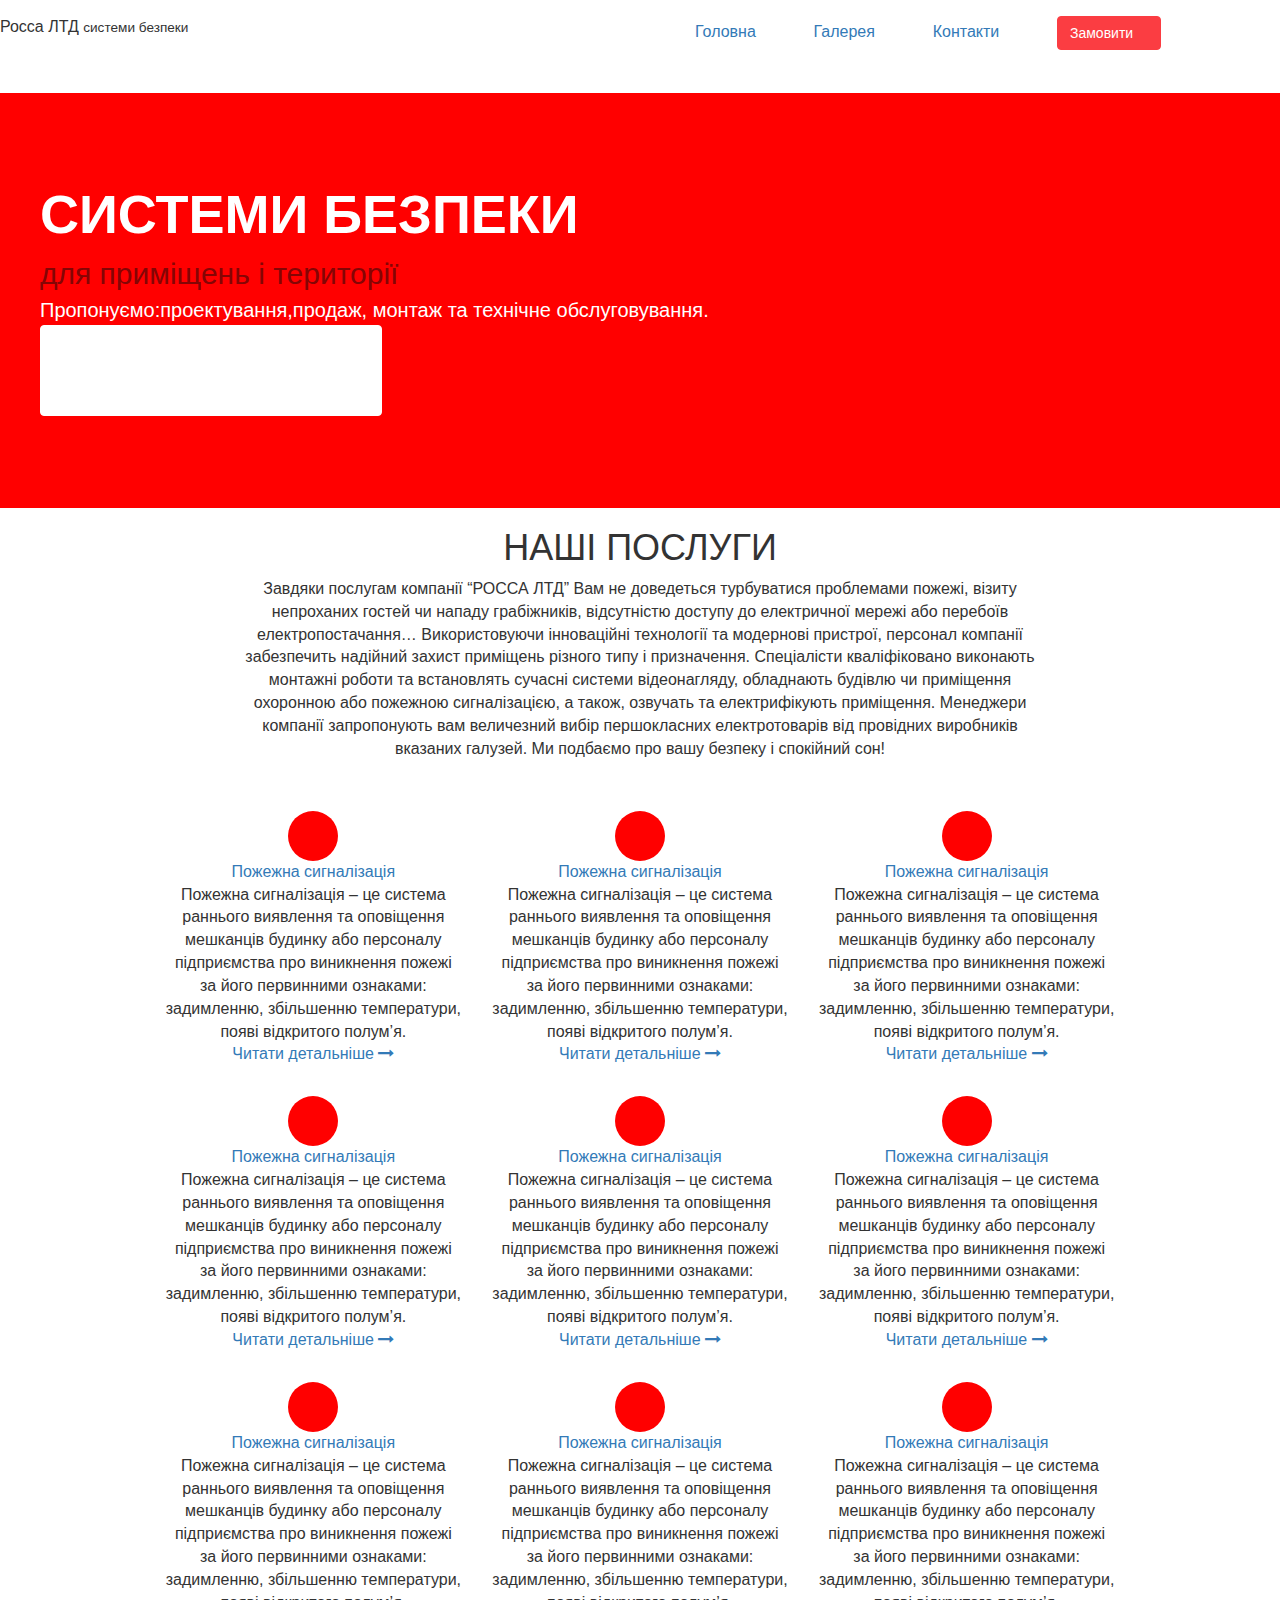
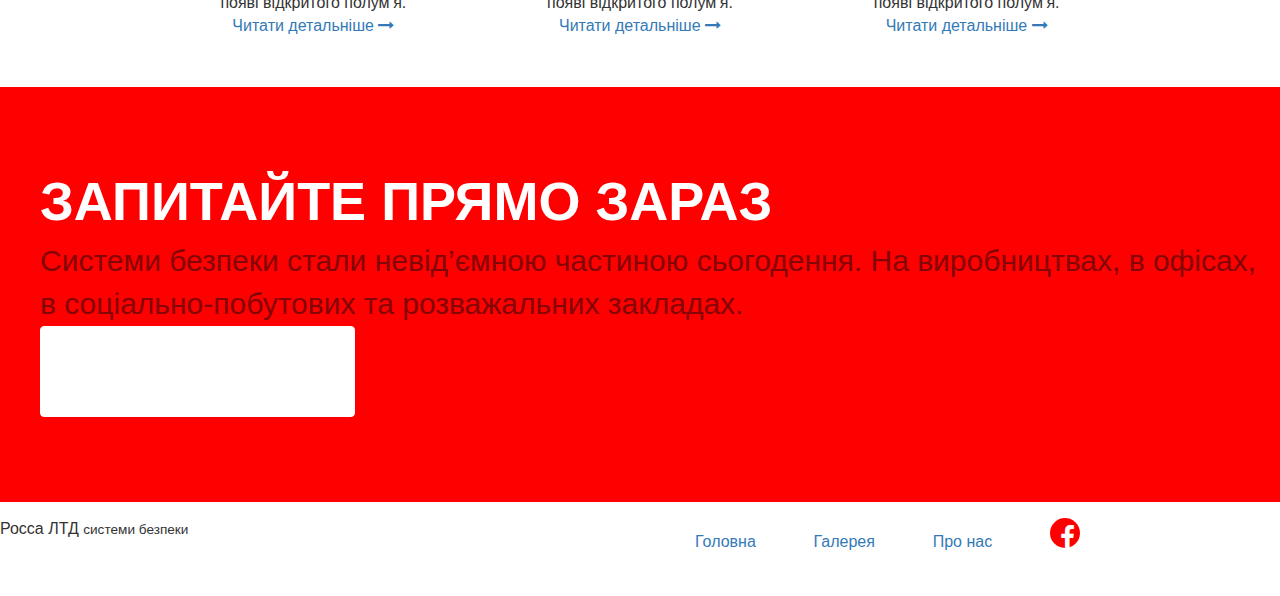
==== index.html @ 55f80b7b "first push" ====
<!DOCTYPE html>
<html>
<link rel="stylesheet" href="https://maxcdn.bootstrapcdn.com/font-awesome/4.5.0/css/font-awesome.min.css">
<link rel="stylesheet" href="https://maxcdn.bootstrapcdn.com/bootstrap/3.3.7/css/bootstrap.min.css" integrity="sha384-BVYiiSIFeK1dGmJRAkycuHAHRg32OmUcww7on3RYdg4Va+PmSTsz/K68vbdEjh4u" crossorigin="anonymous">
<link rel="stylesheet" type="text/css" href="main.css">
<head>
	<title></title>
</head>
<body>
	<div class="header-container">
		<div class="row">
			 <div class="col-xs-6">Росса ЛТД 
				<small>системи безпеки</small>
			</div>
			 <div class="col-xs-6">
				<ul class="right-top-header">
					<li>
						<a href="URL">Головна</a>
					</li>
					<li>
						<a href="URL">Галерея</a>
					</li>
					<li>
						<a href="URL">Контакти</a>
					</li>
					<li><button type="button" class="header-button  btn btn-default">Замовити</button></li>
				</ul>
			</div>
		</div>
	</div>
	<div id="showcase">
		<div>
			<ul class="showcase">
				<li>СИСТЕМИ БЕЗПЕКИ</li>
				<li>для приміщень і території</li>
				<li>Пропонуємо:проектування,продаж, монтаж та технічне обслуговування.</li>
				<li><button type="button" class="show-button btn btn-default">Читати далі </button></li>
			</ul>
		</div>
	</div> 
	<div class="text-center">
		<h1>НАШІ ПОСЛУГИ</h1>
		<div>Завдяки послугам компанії “РОССА ЛТД” Вам не доведеться турбуватися  проблемами пожежі, візиту непроханих гостей чи нападу грабіжників, відсутністю доступу до електричної мережі або перебоїв електропостачання…  Використовуючи інноваційні технології та модернові пристрої, персонал компанії забезпечить надійний захист приміщень різного типу і призначення. Спеціалісти кваліфіковано виконають монтажні роботи та встановлять сучасні системи відеонагляду, обладнають будівлю чи приміщення охоронною або пожежною сигналізацією, а також, озвучать та електрифікують приміщення. Менеджери компанії запропонують вам величезний вибір першокласних електротоварів від провідних виробників вказаних галузей. Ми подбаємо про вашу безпеку і спокійний сон!</div>
	</div>
	<div class="items-conteiner">
		<div class="align-center row">
			<div class="col-xs-6 col-md-4">
				<div class="picture-logo"></div>
				<a href="">Пожежна сигналізація</a>
				<div>Пожежна сигналізація – це система раннього виявлення та оповіщення мешканців будинку або персоналу підприємства про виникнення пожежі за його первинними ознаками: задимленню, збільшенню температури, появі відкритого полум’я.</div>
				<a href="">Читати детальніше 
					<i class="fa fa-long-arrow-right" aria-hidden="true"></i>
				</a>
			</div>
			<div class="col-xs-6 col-md-4">
				<div class="picture-logo"></div>
				<a href="">Пожежна сигналізація</a>
				<div>Пожежна сигналізація – це система раннього виявлення та оповіщення мешканців будинку або персоналу підприємства про виникнення пожежі за його первинними ознаками: задимленню, збільшенню температури, появі відкритого полум’я.</div>
				<a href="">Читати детальніше 
					<i class="fa fa-long-arrow-right" aria-hidden="true"></i>
				</a>
			</div>
			<div class="col-xs-6 col-md-4"><div class="picture-logo"></div>
				<a href="">Пожежна сигналізація</a>
				<div>Пожежна сигналізація – це система раннього виявлення та оповіщення мешканців будинку або персоналу підприємства про виникнення пожежі за його первинними ознаками: задимленню, збільшенню температури, появі відкритого полум’я.</div>
				<a href="">Читати детальніше 
					<i class="fa fa-long-arrow-right" aria-hidden="true"></i>
				</a></div>
		</div>
			<div class="align-center row">
			<div class="col-xs-6 col-md-4">
				<div class="picture-logo"></div>
				<a href="">Пожежна сигналізація</a>
				<div>Пожежна сигналізація – це система раннього виявлення та оповіщення мешканців будинку або персоналу підприємства про виникнення пожежі за його первинними ознаками: задимленню, збільшенню температури, появі відкритого полум’я.</div>
				<a href="">Читати детальніше 
					<i class="fa fa-long-arrow-right" aria-hidden="true"></i>
				</a>
			</div>
			<div class="col-xs-6 col-md-4">
				<div class="picture-logo"></div>
				<a href="">Пожежна сигналізація</a>
				<div>Пожежна сигналізація – це система раннього виявлення та оповіщення мешканців будинку або персоналу підприємства про виникнення пожежі за його первинними ознаками: задимленню, збільшенню температури, появі відкритого полум’я.</div>
				<a href="">Читати детальніше 
					<i class="fa fa-long-arrow-right" aria-hidden="true"></i>
				</a>
			</div>
			<div class="col-xs-6 col-md-4"><div class="picture-logo"></div>
				<a href="">Пожежна сигналізація</a>
				<div>Пожежна сигналізація – це система раннього виявлення та оповіщення мешканців будинку або персоналу підприємства про виникнення пожежі за його первинними ознаками: задимленню, збільшенню температури, появі відкритого полум’я.</div>
				<a href="">Читати детальніше 
					<i class="fa fa-long-arrow-right" aria-hidden="true"></i>
				</a></div>
		</div>
			<div class="align-center row">
			<div class="col-xs-6 col-md-4">
				<div class="picture-logo"></div>
				<a href="">Пожежна сигналізація</a>
				<div>Пожежна сигналізація – це система раннього виявлення та оповіщення мешканців будинку або персоналу підприємства про виникнення пожежі за його первинними ознаками: задимленню, збільшенню температури, появі відкритого полум’я.</div>
				<a href="">Читати детальніше 
					<i class="fa fa-long-arrow-right" aria-hidden="true"></i>
				</a>
			</div>
			<div class="col-xs-6 col-md-4">
				<div class="picture-logo"></div>
				<a href="">Пожежна сигналізація</a>
				<div>Пожежна сигналізація – це система раннього виявлення та оповіщення мешканців будинку або персоналу підприємства про виникнення пожежі за його первинними ознаками: задимленню, збільшенню температури, появі відкритого полум’я.</div>
				<a href="">Читати детальніше 
					<i class="fa fa-long-arrow-right" aria-hidden="true"></i>
				</a>
			</div>
			<div class="col-xs-6 col-md-4"><div class="picture-logo"></div>
				<a href="">Пожежна сигналізація</a>
				<div>Пожежна сигналізація – це система раннього виявлення та оповіщення мешканців будинку або персоналу підприємства про виникнення пожежі за його первинними ознаками: задимленню, збільшенню температури, появі відкритого полум’я.</div>
				<a href="">Читати детальніше 
					<i class="fa fa-long-arrow-right" aria-hidden="true"></i>
				</a></div>
		</div>
	</div>
	<div id="showcase">
		<div>
			<ul class="showcase">
				<li>ЗАПИТАЙТЕ ПРЯМО ЗАРАЗ</li>
				<li>Системи безпеки стали невід’ємною частиною сьогодення. На виробництвах, в офісах, в соціально-побутових та розважальних закладах.</li>
				<li><button type="button" class="show-button btn btn-default">Зв'язатися</button></li>
			</ul>
		</div>
	</div> 
	<div class="header-container">
		<div class="row">
			 <div class="col-xs-6">Росса ЛТД 
				<small>системи безпеки</small>
			</div>
			 <div class="col-xs-6">
				<ul class="right-top-header">
					<li>
						<a href="URL">Головна</a>
					</li>
					<li>
						<a href="URL">Галерея</a>
					</li>
					<li>
						<a href="URL">Про нас</a>
					</li>
					<li>
						<i class="facebook-logo fa fa-facebook" aria-hidden="true"></i>
					</li>
				</ul>
			</div>
		</div>
	</div>

</body>
</html>
---- main.css ----
html,body{
	font-family: 'Open Sans', sans-serif;
	font-size: 16px;
}
li{
	list-style-type: none;
}
.right-top-header *{
	display: inline-block;
	padding-right: 20pt;
}
.header-button {
    background-color: #FB3D42;
    border-color: #FB3D42;
    color: #ffffff;
}

.header-container{
	height: 70pt;
	margin-left: auto;
	margin-right: auto;
	    display: list-item;
}
#showcase{
	background: red;
	height: 415px;
    display: flex;
    align-items: center;
}
.show-button {
    background-color: #ffffff !important;
    border-color: #ffffff;
    color: #000000;
}
.showcase :nth-child(1){
    color: white;
    font-weight: bold;
    font-size: 54px;
}
.showcase :nth-child(2){
	    font-size: 30px;
    color: #840505;
}
.showcase :nth-child(3){
	font-size: 20px;
    color: white;
}
.text-center :nth-child(2){
	text-align: center;
    width: 800px;
    margin: auto;
}
.picture-logo{
	width: 50px;
	height: 50px;
	background: red;
	border-radius: 50%;
	margin: auto;
}
.align-center{
	text-align: center;
	margin: 30px 0 30px 0;
}
.items-conteiner{
	margin: 50px 150px 50px 150px;
}
.facebook-logo{
    width: 30px;
    height: 30px;
    background: red;
    color: white;
    border-radius: 50%;
    font-size: 26px;
    padding: 7px;
    padding-left: 10px;
}
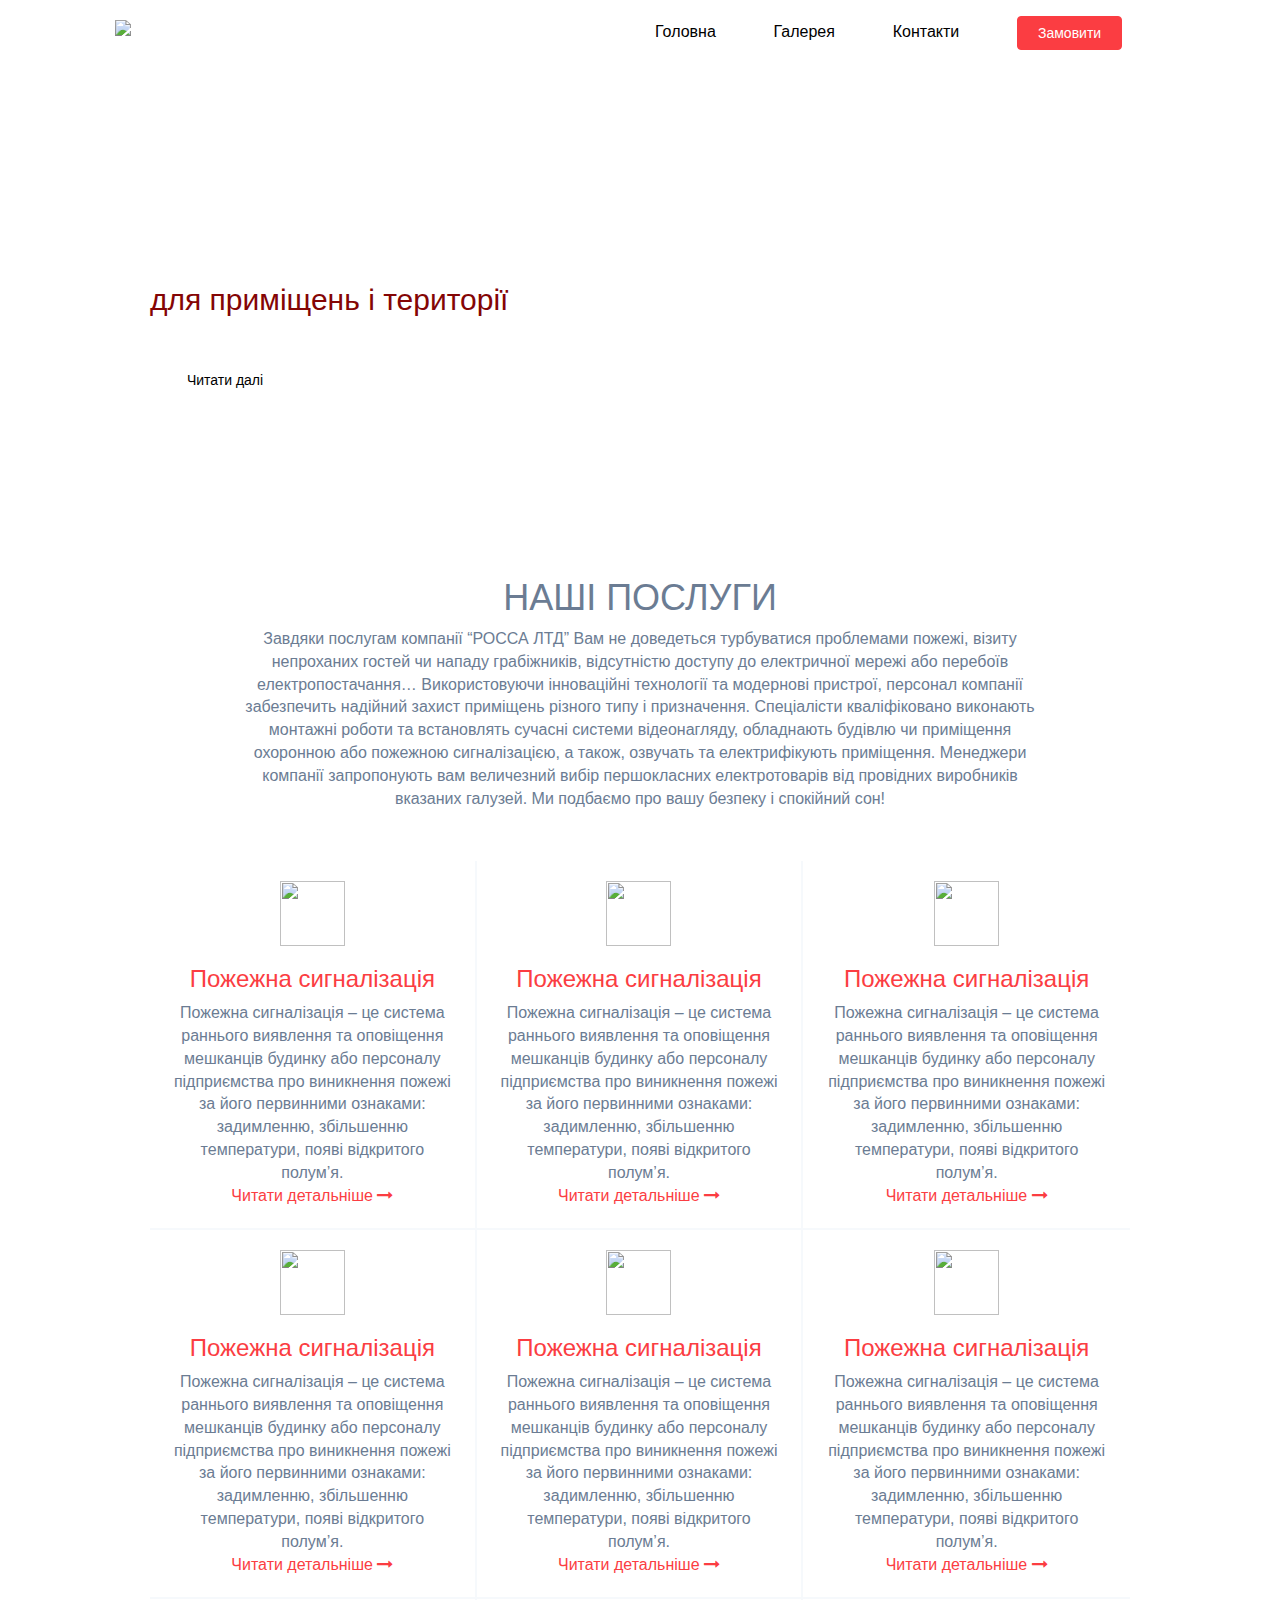
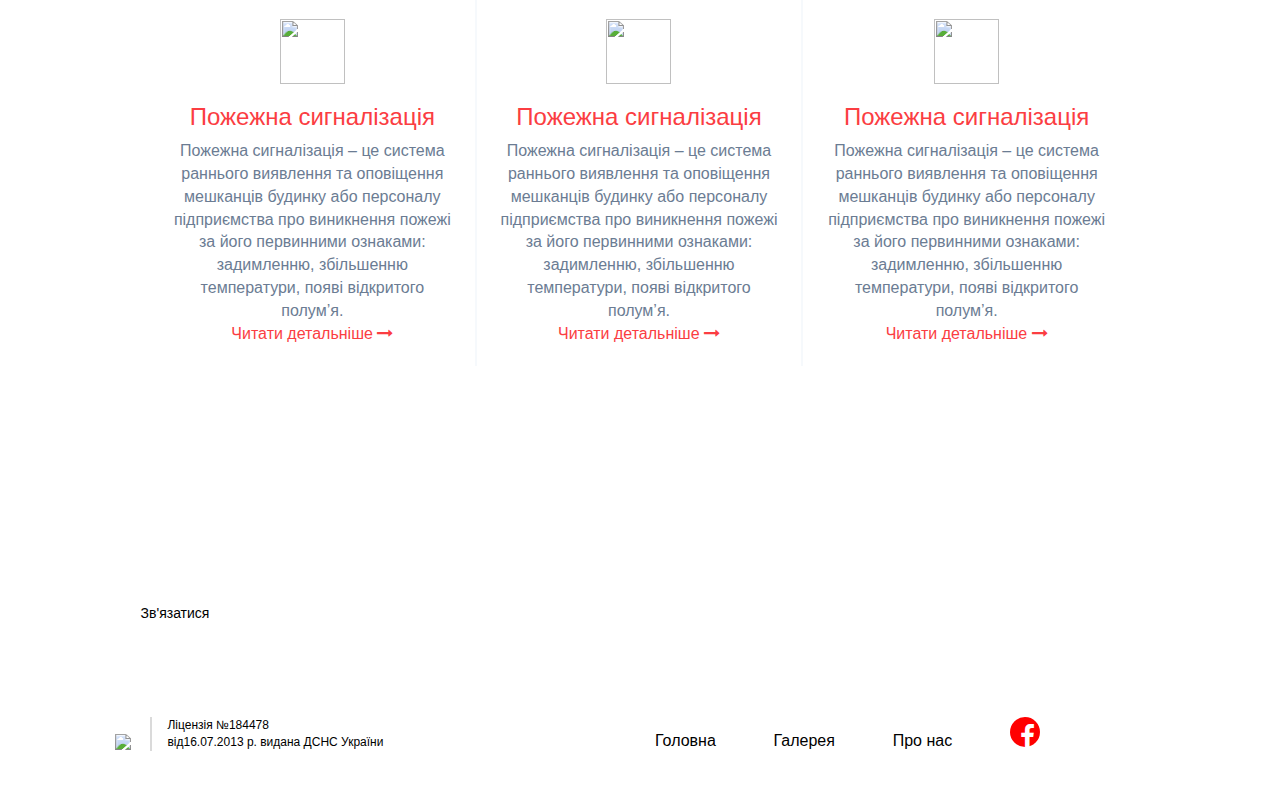
==== commit 49ac4c87: "comment" ====
--- a/index.html
+++ b/index.html
@@ -3,25 +3,26 @@
 <link rel="stylesheet" href="https://maxcdn.bootstrapcdn.com/font-awesome/4.5.0/css/font-awesome.min.css">
 <link rel="stylesheet" href="https://maxcdn.bootstrapcdn.com/bootstrap/3.3.7/css/bootstrap.min.css" integrity="sha384-BVYiiSIFeK1dGmJRAkycuHAHRg32OmUcww7on3RYdg4Va+PmSTsz/K68vbdEjh4u" crossorigin="anonymous">
 <link rel="stylesheet" type="text/css" href="main.css">
+<link rel="stylesheet" type="text/css" href="galary.css">
 <head>
 	<title></title>
 </head>
 <body>
 	<div class="header-container">
 		<div class="row">
-			 <div class="col-xs-6">Росса ЛТД 
-				<small>системи безпеки</small>
+			<div class="col-xs-6">
+				<img class="logo-picture" src="logo_h_colored.svg">
 			</div>
-			 <div class="col-xs-6">
+			<div class="col-xs-6">
 				<ul class="right-top-header">
 					<li>
-						<a href="URL">Головна</a>
+						<a href="index.html">Головна</a>
 					</li>
 					<li>
-						<a href="URL">Галерея</a>
+						<a href="galary.html">Галерея</a>
 					</li>
 					<li>
-						<a href="URL">Контакти</a>
+						<a href="index.html">Контакти</a>
 					</li>
 					<li><button type="button" class="header-button  btn btn-default">Замовити</button></li>
 				</ul>
@@ -34,8 +35,8 @@
 				<li>СИСТЕМИ БЕЗПЕКИ</li>
 				<li>для приміщень і території</li>
 				<li>Пропонуємо:проектування,продаж, монтаж та технічне обслуговування.</li>
-				<li><button type="button" class="show-button btn btn-default">Читати далі </button></li>
 			</ul>
+			<button type="button" class="show-button btn btn-default">Читати далі </button>
 		</div>
 	</div> 
 	<div class="text-center">
@@ -44,110 +45,153 @@
 	</div>
 	<div class="items-conteiner">
 		<div class="align-center row">
-			<div class="col-xs-6 col-md-4">
-				<div class="picture-logo"></div>
-				<a href="">Пожежна сигналізація</a>
+			<div class="col-xs-6 col-md-4 cell-border">
+				<div>
+					<img class="picture-logo" src="Group-12.svg">
+				</div>
+				<a href="">
+					<h3>Пожежна сигналізація</h3>
+				</a>
 				<div>Пожежна сигналізація – це система раннього виявлення та оповіщення мешканців будинку або персоналу підприємства про виникнення пожежі за його первинними ознаками: задимленню, збільшенню температури, появі відкритого полум’я.</div>
-				<a href="">Читати детальніше 
+				<a href=""class="resad-more">Читати детальніше 
 					<i class="fa fa-long-arrow-right" aria-hidden="true"></i>
 				</a>
 			</div>
-			<div class="col-xs-6 col-md-4">
-				<div class="picture-logo"></div>
-				<a href="">Пожежна сигналізація</a>
+			<div class="col-xs-6 col-md-4 cell-border">
+				<div>
+					<img class="picture-logo" src="Group-13.svg">
+				</div>
+				<a href="">
+					<h3>Пожежна сигналізація</h3>
+				</a>
 				<div>Пожежна сигналізація – це система раннього виявлення та оповіщення мешканців будинку або персоналу підприємства про виникнення пожежі за його первинними ознаками: задимленню, збільшенню температури, появі відкритого полум’я.</div>
-				<a href="">Читати детальніше 
+				<a href=""class="resad-more">Читати детальніше 
 					<i class="fa fa-long-arrow-right" aria-hidden="true"></i>
 				</a>
 			</div>
-			<div class="col-xs-6 col-md-4"><div class="picture-logo"></div>
-				<a href="">Пожежна сигналізація</a>
+			<div class="col-xs-6 col-md-4 cell-border">
+				<div>
+					<img class="picture-logo" src="Group-14.svg">
+				</div>
+				<a href="">
+					<h3>Пожежна сигналізація</h3>
+				</a>
 				<div>Пожежна сигналізація – це система раннього виявлення та оповіщення мешканців будинку або персоналу підприємства про виникнення пожежі за його первинними ознаками: задимленню, збільшенню температури, появі відкритого полум’я.</div>
-				<a href="">Читати детальніше 
-					<i class="fa fa-long-arrow-right" aria-hidden="true"></i>
-				</a></div>
-		</div>
-			<div class="align-center row">
-			<div class="col-xs-6 col-md-4">
-				<div class="picture-logo"></div>
-				<a href="">Пожежна сигналізація</a>
-				<div>Пожежна сигналізація – це система раннього виявлення та оповіщення мешканців будинку або персоналу підприємства про виникнення пожежі за його первинними ознаками: задимленню, збільшенню температури, появі відкритого полум’я.</div>
-				<a href="">Читати детальніше 
+				<a href=""class="resad-more">Читати детальніше 
 					<i class="fa fa-long-arrow-right" aria-hidden="true"></i>
 				</a>
 			</div>
-			<div class="col-xs-6 col-md-4">
-				<div class="picture-logo"></div>
-				<a href="">Пожежна сигналізація</a>
+
+			<div class="col-xs-6 col-md-4 cell-border">
+				<div>
+					<img class="picture-logo" src="Group-12.svg">
+				</div>
+				<a href="">
+					<h3>Пожежна сигналізація</h3>
+				</a>
 				<div>Пожежна сигналізація – це система раннього виявлення та оповіщення мешканців будинку або персоналу підприємства про виникнення пожежі за його первинними ознаками: задимленню, збільшенню температури, появі відкритого полум’я.</div>
-				<a href="">Читати детальніше 
+				<a href=""class="resad-more">Читати детальніше 
 					<i class="fa fa-long-arrow-right" aria-hidden="true"></i>
 				</a>
 			</div>
-			<div class="col-xs-6 col-md-4"><div class="picture-logo"></div>
-				<a href="">Пожежна сигналізація</a>
+			<div class="col-xs-6 col-md-4 cell-border">
+				<div>
+					<img class="picture-logo" src="Group-13.svg">
+				</div>
+				<a href="">
+					<h3>Пожежна сигналізація</h3>
+				</a>
 				<div>Пожежна сигналізація – це система раннього виявлення та оповіщення мешканців будинку або персоналу підприємства про виникнення пожежі за його первинними ознаками: задимленню, збільшенню температури, появі відкритого полум’я.</div>
-				<a href="">Читати детальніше 
-					<i class="fa fa-long-arrow-right" aria-hidden="true"></i>
-				</a></div>
-		</div>
-			<div class="align-center row">
-			<div class="col-xs-6 col-md-4">
-				<div class="picture-logo"></div>
-				<a href="">Пожежна сигналізація</a>
-				<div>Пожежна сигналізація – це система раннього виявлення та оповіщення мешканців будинку або персоналу підприємства про виникнення пожежі за його первинними ознаками: задимленню, збільшенню температури, появі відкритого полум’я.</div>
-				<a href="">Читати детальніше 
+				<a href=""class="resad-more">Читати детальніше 
 					<i class="fa fa-long-arrow-right" aria-hidden="true"></i>
 				</a>
 			</div>
-			<div class="col-xs-6 col-md-4">
-				<div class="picture-logo"></div>
-				<a href="">Пожежна сигналізація</a>
+			<div class="col-xs-6 col-md-4 cell-border">
+				<div>
+					<img class="picture-logo" src="Group-14.svg">
+				</div>
+				<a href="">
+					<h3>Пожежна сигналізація</h3>
+				</a>
 				<div>Пожежна сигналізація – це система раннього виявлення та оповіщення мешканців будинку або персоналу підприємства про виникнення пожежі за його первинними ознаками: задимленню, збільшенню температури, появі відкритого полум’я.</div>
-				<a href="">Читати детальніше 
+				<a href=""class="resad-more">Читати детальніше 
 					<i class="fa fa-long-arrow-right" aria-hidden="true"></i>
 				</a>
 			</div>
-			<div class="col-xs-6 col-md-4"><div class="picture-logo"></div>
-				<a href="">Пожежна сигналізація</a>
+			<div class="col-xs-6 col-md-4 cell-border">
+				<div>
+					<img class="picture-logo" src="Group-12.svg">
+				</div>
+				<a href="">
+					<h3>Пожежна сигналізація</h3>
+				</a>
 				<div>Пожежна сигналізація – це система раннього виявлення та оповіщення мешканців будинку або персоналу підприємства про виникнення пожежі за його первинними ознаками: задимленню, збільшенню температури, появі відкритого полум’я.</div>
-				<a href="">Читати детальніше 
+				<a href=""class="resad-more">Читати детальніше 
 					<i class="fa fa-long-arrow-right" aria-hidden="true"></i>
-				</a></div>
-		</div>
+				</a>
+			</div>
+			<div class="col-xs-6 col-md-4 cell-border">
+				<div>
+					<img class="picture-logo" src="Group-13.svg">
+				</div>
+				<a href="">
+					<h3>Пожежна сигналізація</h3>
+				</a>
+				<div>Пожежна сигналізація – це система раннього виявлення та оповіщення мешканців будинку або персоналу підприємства про виникнення пожежі за його первинними ознаками: задимленню, збільшенню температури, появі відкритого полум’я.</div>
+				<a href=""class="resad-more">Читати детальніше 
+					<i class="fa fa-long-arrow-right" aria-hidden="true"></i>
+				</a>
+			</div>
+			<div class="col-xs-6 col-md-4 cell-border">
+				<div>
+					<img class="picture-logo" src="Group-14.svg">
+				</div>
+				<a href="">
+					<h3>Пожежна сигналізація</h3>
+				</a>
+				<div>Пожежна сигналізація – це система раннього виявлення та оповіщення мешканців будинку або персоналу підприємства про виникнення пожежі за його первинними ознаками: задимленню, збільшенню температури, появі відкритого полум’я.</div>
+				<a href=""class="resad-more">Читати детальніше 
+					<i class="fa fa-long-arrow-right" aria-hidden="true"></i>
+				</a>
+			</div>
+		</div> 
 	</div>
-	<div id="showcase">
+	<div id="showcase-bottom">
 		<div>
-			<ul class="showcase">
+			<ul class="showcase-bottom">
 				<li>ЗАПИТАЙТЕ ПРЯМО ЗАРАЗ</li>
-				<li>Системи безпеки стали невід’ємною частиною сьогодення. На виробництвах, в офісах, в соціально-побутових та розважальних закладах.</li>
-				<li><button type="button" class="show-button btn btn-default">Зв'язатися</button></li>
+				<li>Системи безпеки стали невід’ємною частиною сьогодення. На виробництвах, в офісах, в <br> 
+				соціально-побутових та розважальних закладах.</li>
 			</ul>
-		</div>
-	</div> 
-	<div class="header-container">
-		<div class="row">
-			 <div class="col-xs-6">Росса ЛТД 
-				<small>системи безпеки</small>
+				<button type="button" class="show-button btn btn-default">Зв'язатися</button>
+				</div>
 			</div>
-			 <div class="col-xs-6">
-				<ul class="right-top-header">
-					<li>
-						<a href="URL">Головна</a>
-					</li>
-					<li>
-						<a href="URL">Галерея</a>
-					</li>
-					<li>
-						<a href="URL">Про нас</a>
-					</li>
-					<li>
-						<i class="facebook-logo fa fa-facebook" aria-hidden="true"></i>
-					</li>
-				</ul>
+			<div class="header-container">
+				<div class="row">
+					<div class="col-xs-6">
+						<span>
+							<img class="logo-picture" src="logo_h_colored.svg">
+						</span>
+						<span class="left-bottom-position">Ліцензія №184478 <br> від16.07.2013 р. видана ДСНС України</span>
+					</div>
+					<div class="col-xs-6">
+						<ul class="right-top-header">
+							<li>
+								<a href="URL">Головна</a>
+							</li>
+							<li>
+								<a href="URL">Галерея</a>
+							</li>
+							<li>
+								<a href="URL">Про нас</a>
+							</li>
+							<li>
+								<i class="facebook-logo fa fa-facebook" aria-hidden="true"></i>
+							</li>
+						</ul>
+					</div>
+				</div>
 			</div>
-		</div>
-	</div>
 
-</body>
-</html>+		</body>
+		</html>--- a/main.css
+++ b/main.css
@@ -1,76 +1,166 @@
 html,body{
 	font-family: 'Open Sans', sans-serif;
 	font-size: 16px;
+	color: #6B7C93;
 }
 li{
 	list-style-type: none;
+	
+}
+ul{
+	padding: 0;
+}
+.row{
+	margin: 0;
 }
 .right-top-header *{
 	display: inline-block;
 	padding-right: 20pt;
+	text-decoration: none;
+    color: black;
+}/*
+.right-top-header *:hover{
+    border-bottom:2px solid red;
+}*/
+.header-button {
+	background-color: #FB3D42;
+	border-color: #FB3D42;
+	color: #ffffff;
+	padding-right: 20px;
+	padding-left: 20px;
 }
-.header-button {
-    background-color: #FB3D42;
-    border-color: #FB3D42;
-    color: #ffffff;
-}
-
 .header-container{
 	height: 70pt;
 	margin-left: auto;
 	margin-right: auto;
-	    display: list-item;
+	display: list-item;
+	padding-left: 100px;
+    padding-right: 100px;
+}
+.logo-picture{
+	width: 170px;
+	padding-right: 15px;
 }
 #showcase{
-	background: red;
 	height: 415px;
-    display: flex;
-    align-items: center;
+	background-image:  url("intro_1920.png");
+	background-position: top;
+	display: flex;
+	align-items: center;
+	padding-left: 150px;
 }
-.show-button {
-    background-color: #ffffff !important;
-    border-color: #ffffff;
-    color: #000000;
+#showcase-contacts{
+	height: 235px;
+	background-image:  url("call_to_action_1920.png");
+	background-position: top;
+	display: flex;
+	align-items: center;
+	padding-left: 150px;
+}
+.picture-showcase-top{
+	width: 100%;
+	height: 415px;
+	position: absolute;
+	z-index: -1;
+	left: 0;
 }
 .showcase :nth-child(1){
-    color: white;
-    font-weight: bold;
-    font-size: 54px;
+	color: white;
+	font-weight: bold;
+	font-size: 54px;
 }
 .showcase :nth-child(2){
-	    font-size: 30px;
-    color: #840505;
+	font-size: 30px;
+	color: #840505;
 }
 .showcase :nth-child(3){
 	font-size: 20px;
-    color: white;
+	color: white;
+}
+.show-button {
+	background-color: #ffffff !important;
+	border-color: #ffffff;
+	color: #000000;
+}
+.text-center {
+    padding-top: 50px;
 }
 .text-center :nth-child(2){
 	text-align: center;
-    width: 800px;
-    margin: auto;
+	width: 800px;
+	margin: auto;
 }
 .picture-logo{
-	width: 50px;
-	height: 50px;
-	background: red;
-	border-radius: 50%;
+	width: 65px;
+	height: 65px;
 	margin: auto;
+}
+h3{
+	color: #FB3D42;
+}
+.resad-more{
+	color: #FB3D42;
 }
 .align-center{
 	text-align: center;
 	margin: 30px 0 30px 0;
 }
-.items-conteiner{
-	margin: 50px 150px 50px 150px;
-}
-.facebook-logo{
-    width: 30px;
-    height: 30px;
-    background: red;
-    color: white;
-    border-radius: 50%;
-    font-size: 26px;
-    padding: 7px;
-    padding-left: 10px;
-}+    .cell-border{
+    	border-right: 2px solid #F6F9FC;
+    	border-bottom: 2px solid #F6F9FC;
+    	padding: 20px;
+    }
+    .cell-border:nth-child(3n){
+    	border-right: none;
+    }
+    .cell-border:nth-child(n+7){
+    	border-bottom: none;
+    }
+    .items-conteiner{
+    	margin: 50px 150px 50px 150px;
+    }
+    #showcase-bottom{
+    	height: 285px;
+    	background-image:  url("call_to_action_1920.png");
+    	background-position: top;
+    	display: flex;
+    	align-items: center;
+    	padding-left: 100px;
+  	}
+    .showcase-bottom :nth-child(1){
+    	color: white;
+    	font-weight: bold;
+    	font-size: 30px;
+    }
+    .show-button{
+    width: 150px;
+    height: 40px;
+    } 
+    .showcase-bottom :nth-child(2){
+    	font-size: 20px;
+    	color: #ffffff;
+    }
+    .picture-showcase-bottom{
+    	width: 100%;
+    	height: 285px;
+    	position: absolute;
+    	z-index: -1;
+    	left: 0;
+    }
+    .left-bottom-position{
+display: inline-block;
+    color: black;
+    padding-left: 15px;
+    font-size: 12px;
+    border-left: 2px solid #dadada;
+    }
+    .facebook-logo{
+    	width: 30px;
+    	height: 30px;
+    	background: red;
+    	color: white;
+    	border-radius: 50%;
+    	font-size: 26px;
+    	padding: 7px;
+    	padding-left: 10px;
+    }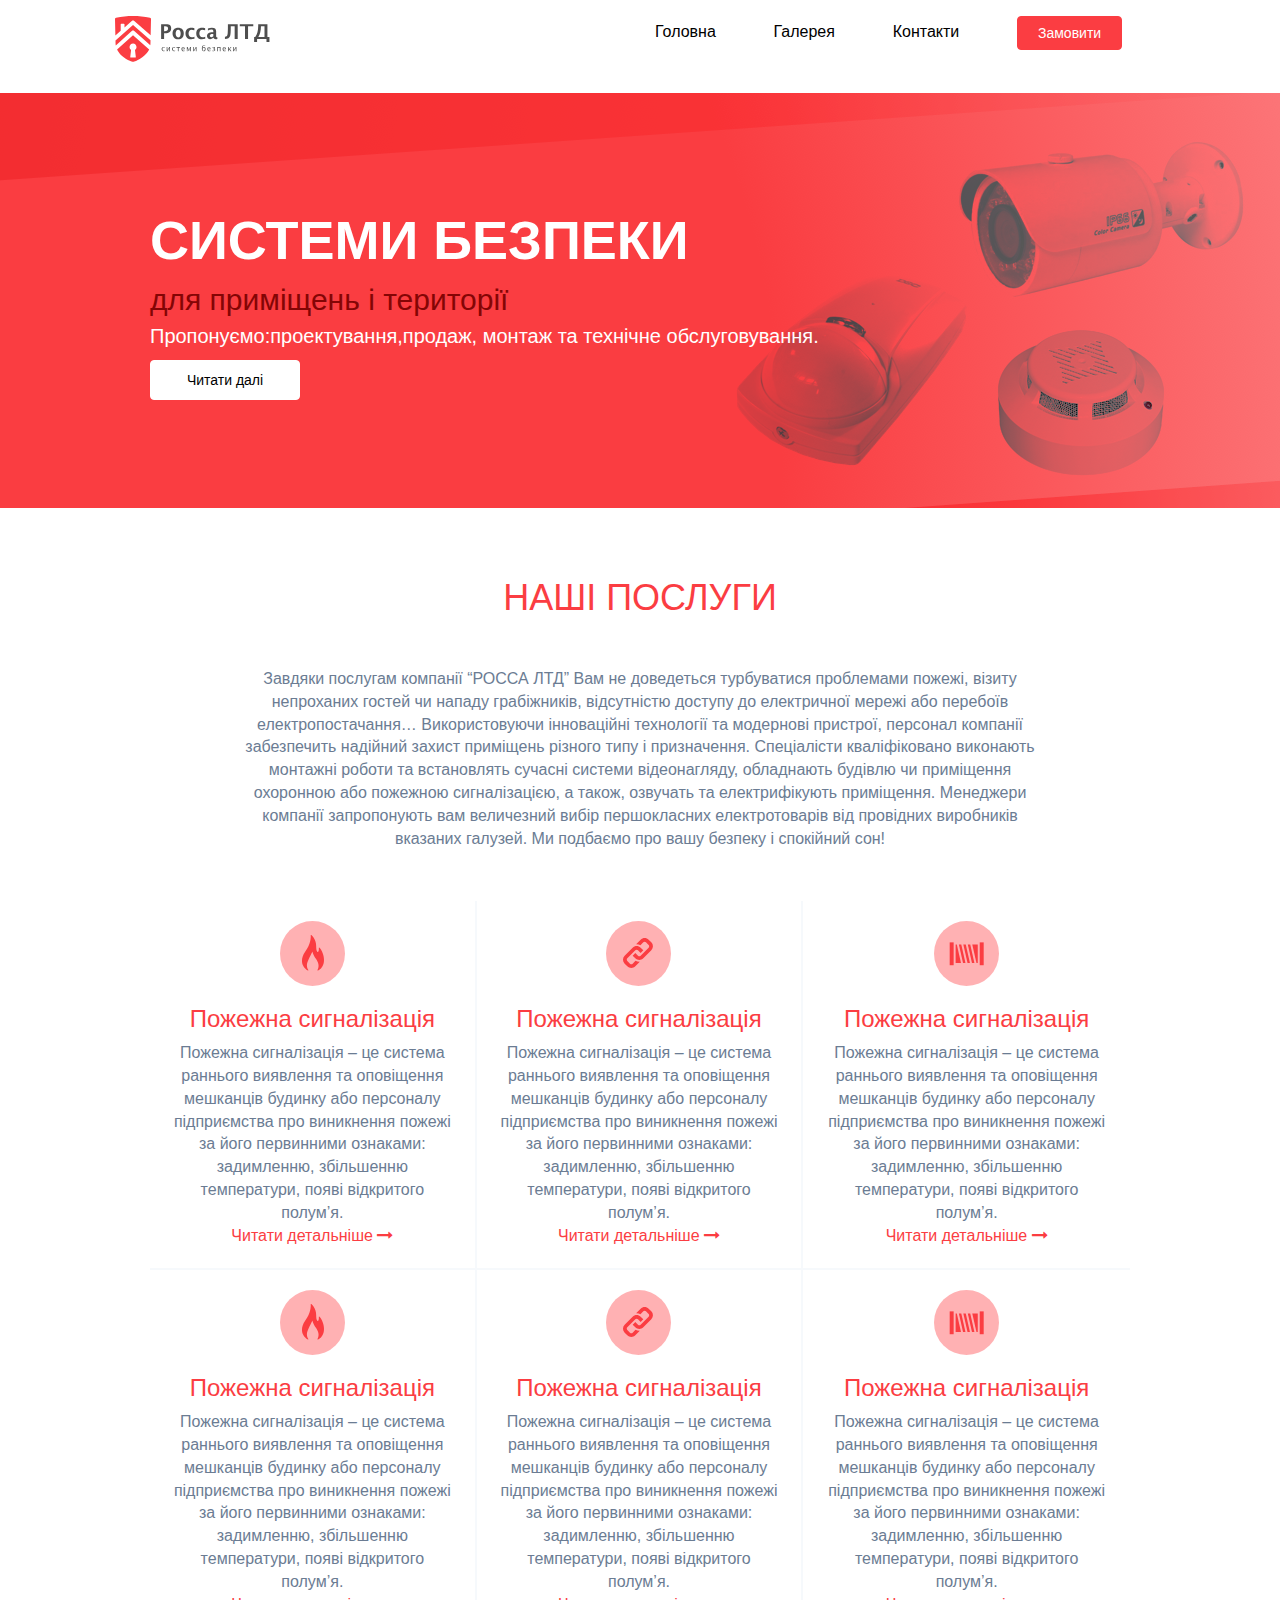
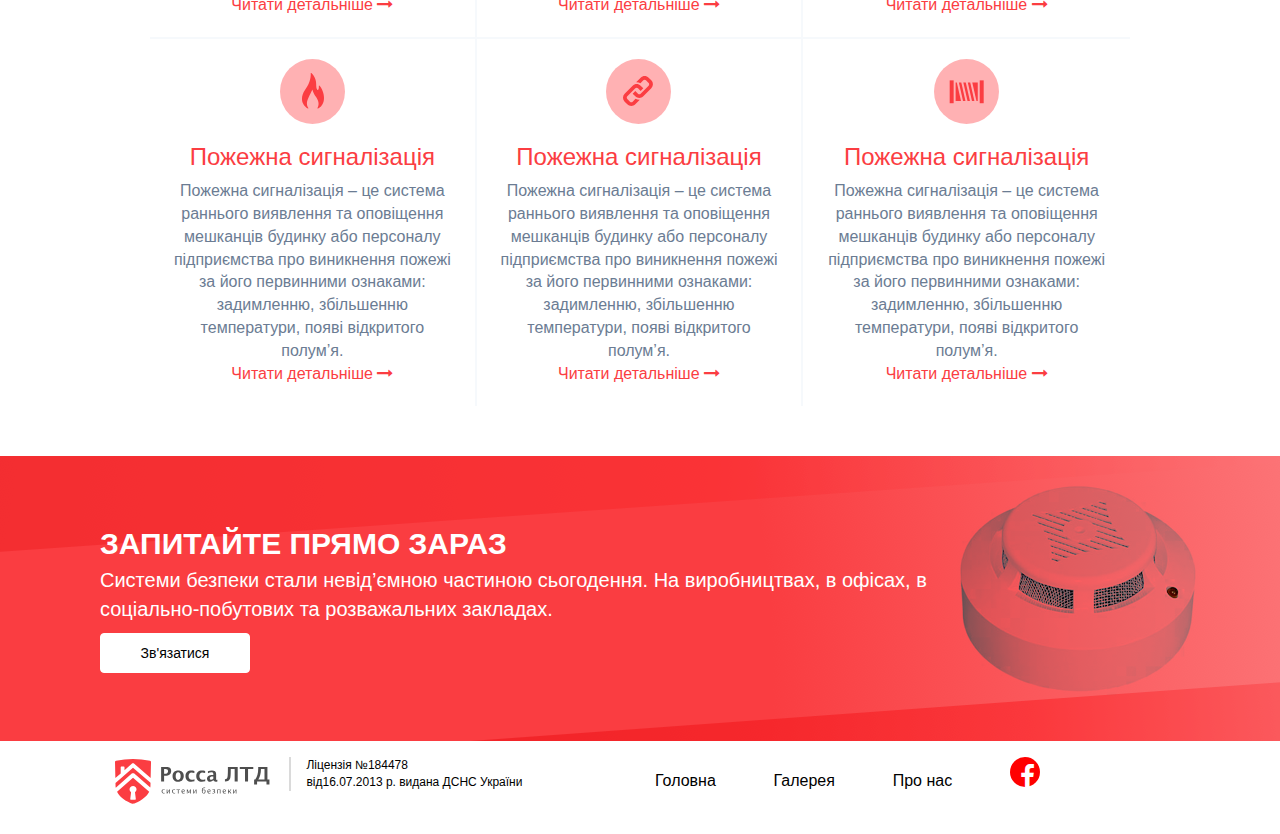
==== commit 65ab8379: "add google map" ====
--- a/index.html
+++ b/index.html
@@ -3,7 +3,7 @@
 <link rel="stylesheet" href="https://maxcdn.bootstrapcdn.com/font-awesome/4.5.0/css/font-awesome.min.css">
 <link rel="stylesheet" href="https://maxcdn.bootstrapcdn.com/bootstrap/3.3.7/css/bootstrap.min.css" integrity="sha384-BVYiiSIFeK1dGmJRAkycuHAHRg32OmUcww7on3RYdg4Va+PmSTsz/K68vbdEjh4u" crossorigin="anonymous">
 <link rel="stylesheet" type="text/css" href="main.css">
-<link rel="stylesheet" type="text/css" href="galary.css">
+
 <head>
 	<title></title>
 </head>
@@ -22,7 +22,7 @@
 						<a href="galary.html">Галерея</a>
 					</li>
 					<li>
-						<a href="index.html">Контакти</a>
+						<a href="contacts.html">Контакти</a>
 					</li>
 					<li><button type="button" class="header-button  btn btn-default">Замовити</button></li>
 				</ul>
--- a/main.css
+++ b/main.css
@@ -9,6 +9,9 @@
 }
 ul{
 	padding: 0;
+}
+a{
+	text-decoration: none;
 }
 .row{
 	margin: 0;
@@ -49,6 +52,14 @@
 	align-items: center;
 	padding-left: 150px;
 }
+#showcase-galary{
+	height: 235px;
+	background-image:  url("gallery_1920.png");
+	background-position: top;
+	display: flex;
+	align-items: center;
+	padding-left: 150px;
+	}
 #showcase-contacts{
 	height: 235px;
 	background-image:  url("call_to_action_1920.png");
@@ -85,6 +96,17 @@
 .text-center {
     padding-top: 50px;
 }
+.text-center h1{
+    color: #FB3D42;
+    margin-bottom: 50px;
+    }
+ .contacts{
+ 	background-color: #F8F8F8;
+    border: 1px solid #EDEDED;
+    border-radius: 4px;
+    padding: 20px;
+    margin-bottom: 30px !important;
+ }
 .text-center :nth-child(2){
 	text-align: center;
 	width: 800px;
@@ -119,6 +141,7 @@
     .items-conteiner{
     	margin: 50px 150px 50px 150px;
     }
+
     #showcase-bottom{
     	height: 285px;
     	background-image:  url("call_to_action_1920.png");
@@ -127,6 +150,15 @@
     	align-items: center;
     	padding-left: 100px;
   	}
+  	#showcase-galary-bottom{
+    	height: 285px;
+    	background-image:  url("call_to_action_1920.png");
+    	background-position: top;
+    	display: flex;
+    	align-items: center;
+    	padding-left: 100px;
+    	    margin-top: 80px;
+    	}
     .showcase-bottom :nth-child(1){
     	color: white;
     	font-weight: bold;
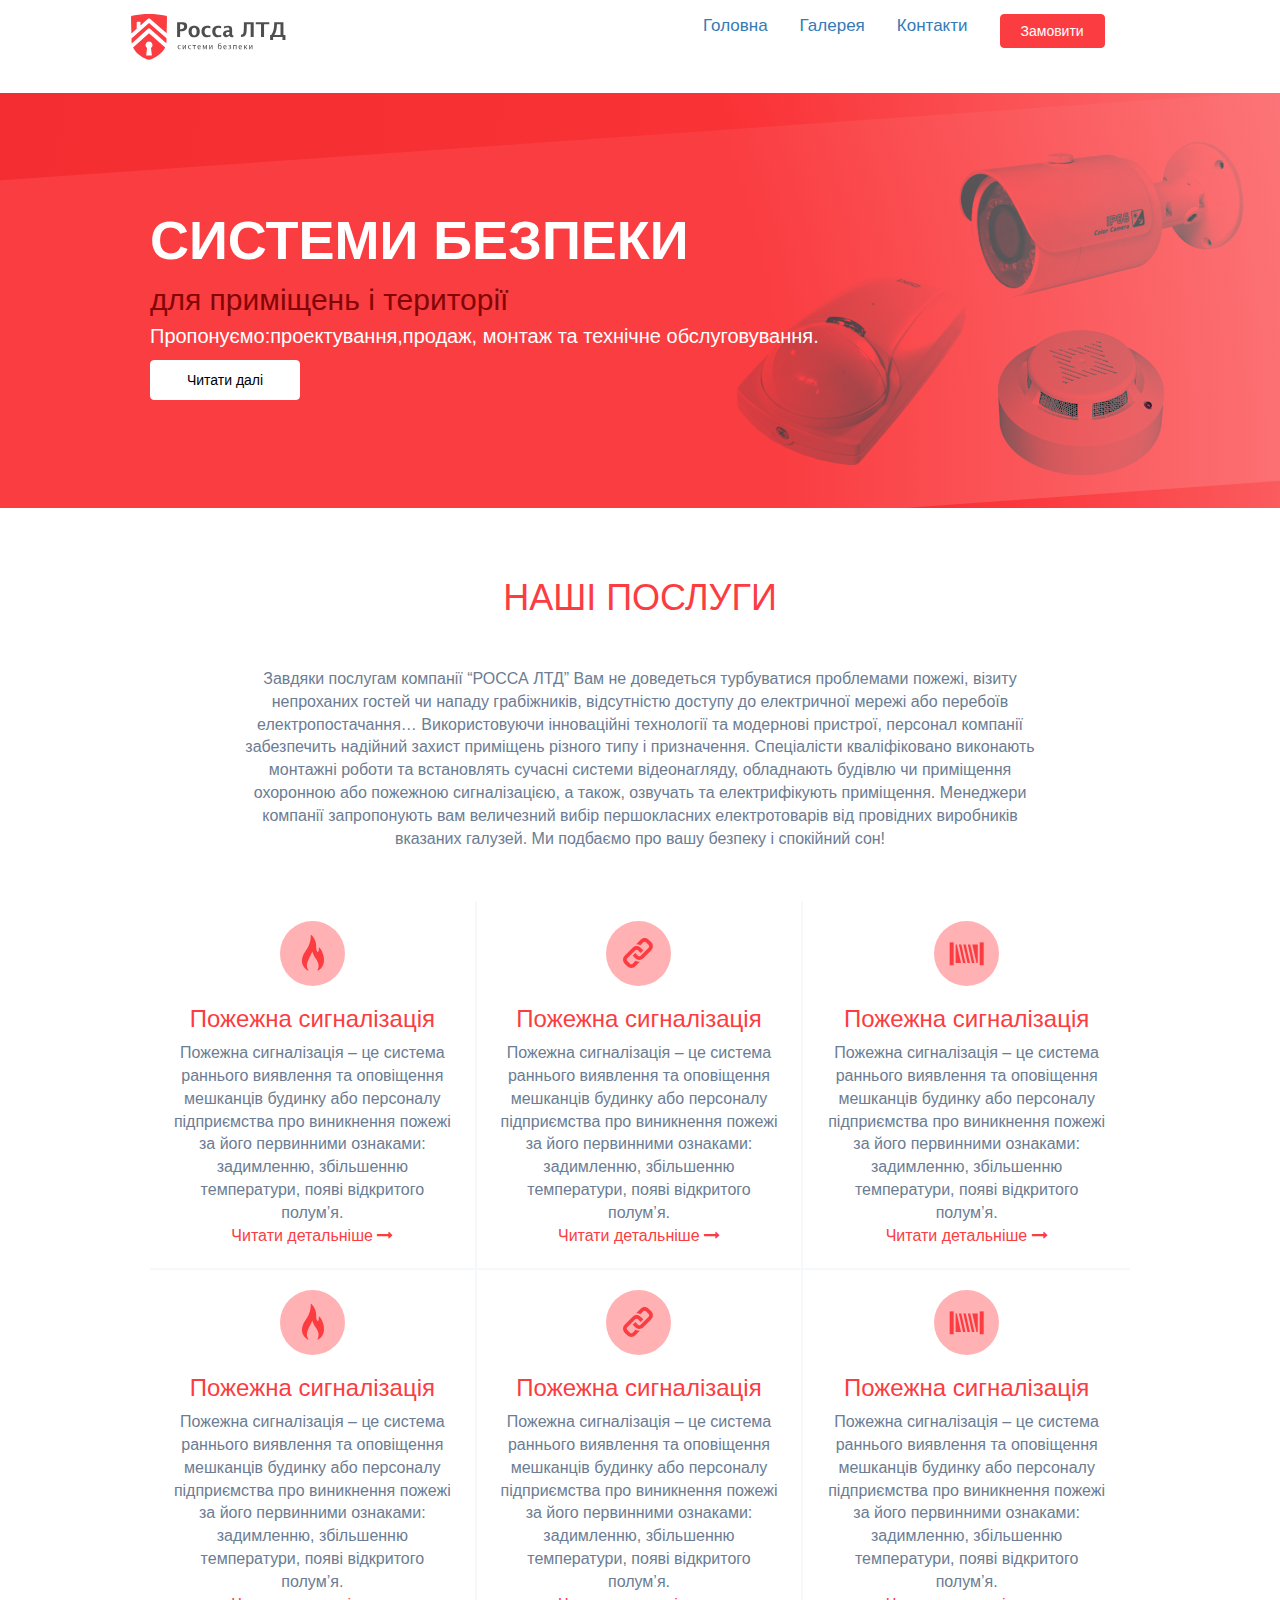
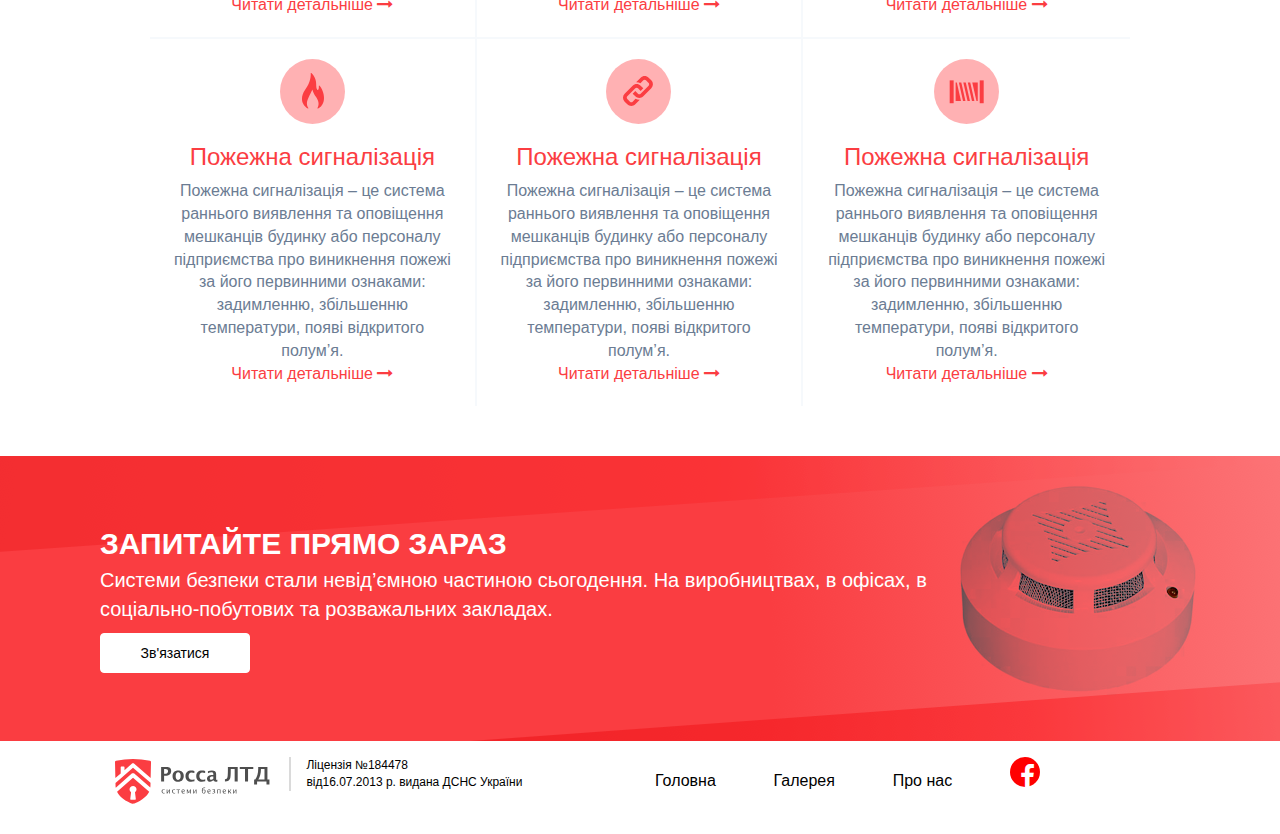
==== commit 95062f53: "adaptive menu" ====
--- a/index.html
+++ b/index.html
@@ -9,25 +9,29 @@
 </head>
 <body>
 	<div class="header-container">
-		<div class="row">
-			<div class="col-xs-6">
-				<img class="logo-picture" src="logo_h_colored.svg">
-			</div>
-			<div class="col-xs-6">
-				<ul class="right-top-header">
-					<li>
-						<a href="index.html">Головна</a>
-					</li>
-					<li>
-						<a href="galary.html">Галерея</a>
-					</li>
-					<li>
-						<a href="contacts.html">Контакти</a>
-					</li>
-					<li><button type="button" class="header-button  btn btn-default">Замовити</button></li>
-				</ul>
-			</div>
-		</div>
+		<div class="topnav id="myTopnav" row">
+          <div class="col-xs-6">
+              <a href="index.html"><img class="logo-picture" src="logo_h_colored.svg"></a>
+          </div>
+          <div class="col-xs-6">
+              <a href=""></a>
+              <a href="#news">Головна</a>
+              <a href="#contact">Галерея</a>
+              <a href="#about">Контакти</a>
+              <a href=""> <button type="button" class="header-button  btn btn-default">Замовити</button>
+              <a href="javascript:void(0);" style="font-size:15px;" class="icon" onclick="myFunction()">&#9776;</a>
+          </div>
+    </div>
+<script>
+function myFunction() {
+    var x = document.getElementById("myTopnav");
+    if (x.className === "topnav") {
+        x.className += " responsive";
+    } else {
+        x.className = "topnav";
+    }
+}
+</script>
 	</div>
 	<div id="showcase">
 		<div>
@@ -170,7 +174,7 @@
 				<div class="row">
 					<div class="col-xs-6">
 						<span>
-							<img class="logo-picture" src="logo_h_colored.svg">
+							<a href="index.html"><img class="logo-picture" src="logo_h_colored.svg"></a> 
 						</span>
 						<span class="left-bottom-position">Ліцензія №184478 <br> від16.07.2013 р. видана ДСНС України</span>
 					</div>
--- a/main.css
+++ b/main.css
@@ -195,4 +195,49 @@
     	font-size: 26px;
     	padding: 7px;
     	padding-left: 10px;
-    }+    }
+    body {margin:0;}
+.topnav {
+  overflow: hidden;
+ 
+}
+
+.topnav a {
+  float: left;
+  display: block;
+ 
+  text-align: center;
+  padding: 14px 16px;
+  text-decoration: none;
+  font-size: 17px;
+}
+/*.topnav a:hover {
+  background-color: #ddd;
+  color: black;
+}*/
+.topnav .icon {
+  display: none;
+}
+
+@media screen and (max-width: 600px) {
+  .topnav a:not(:first-child) {display: none;}
+  .topnav a.icon {
+    float: right;
+    display: block;
+  }
+}
+
+@media screen and (max-width: 600px) {
+  .topnav.responsive {position: relative;}
+  .topnav.responsive .icon {
+    position: absolute;
+    right: 0;
+    top: 0;
+  }
+  .topnav.responsive a {
+    float: none;
+    display: block;
+    text-align: left;
+  }
+
+}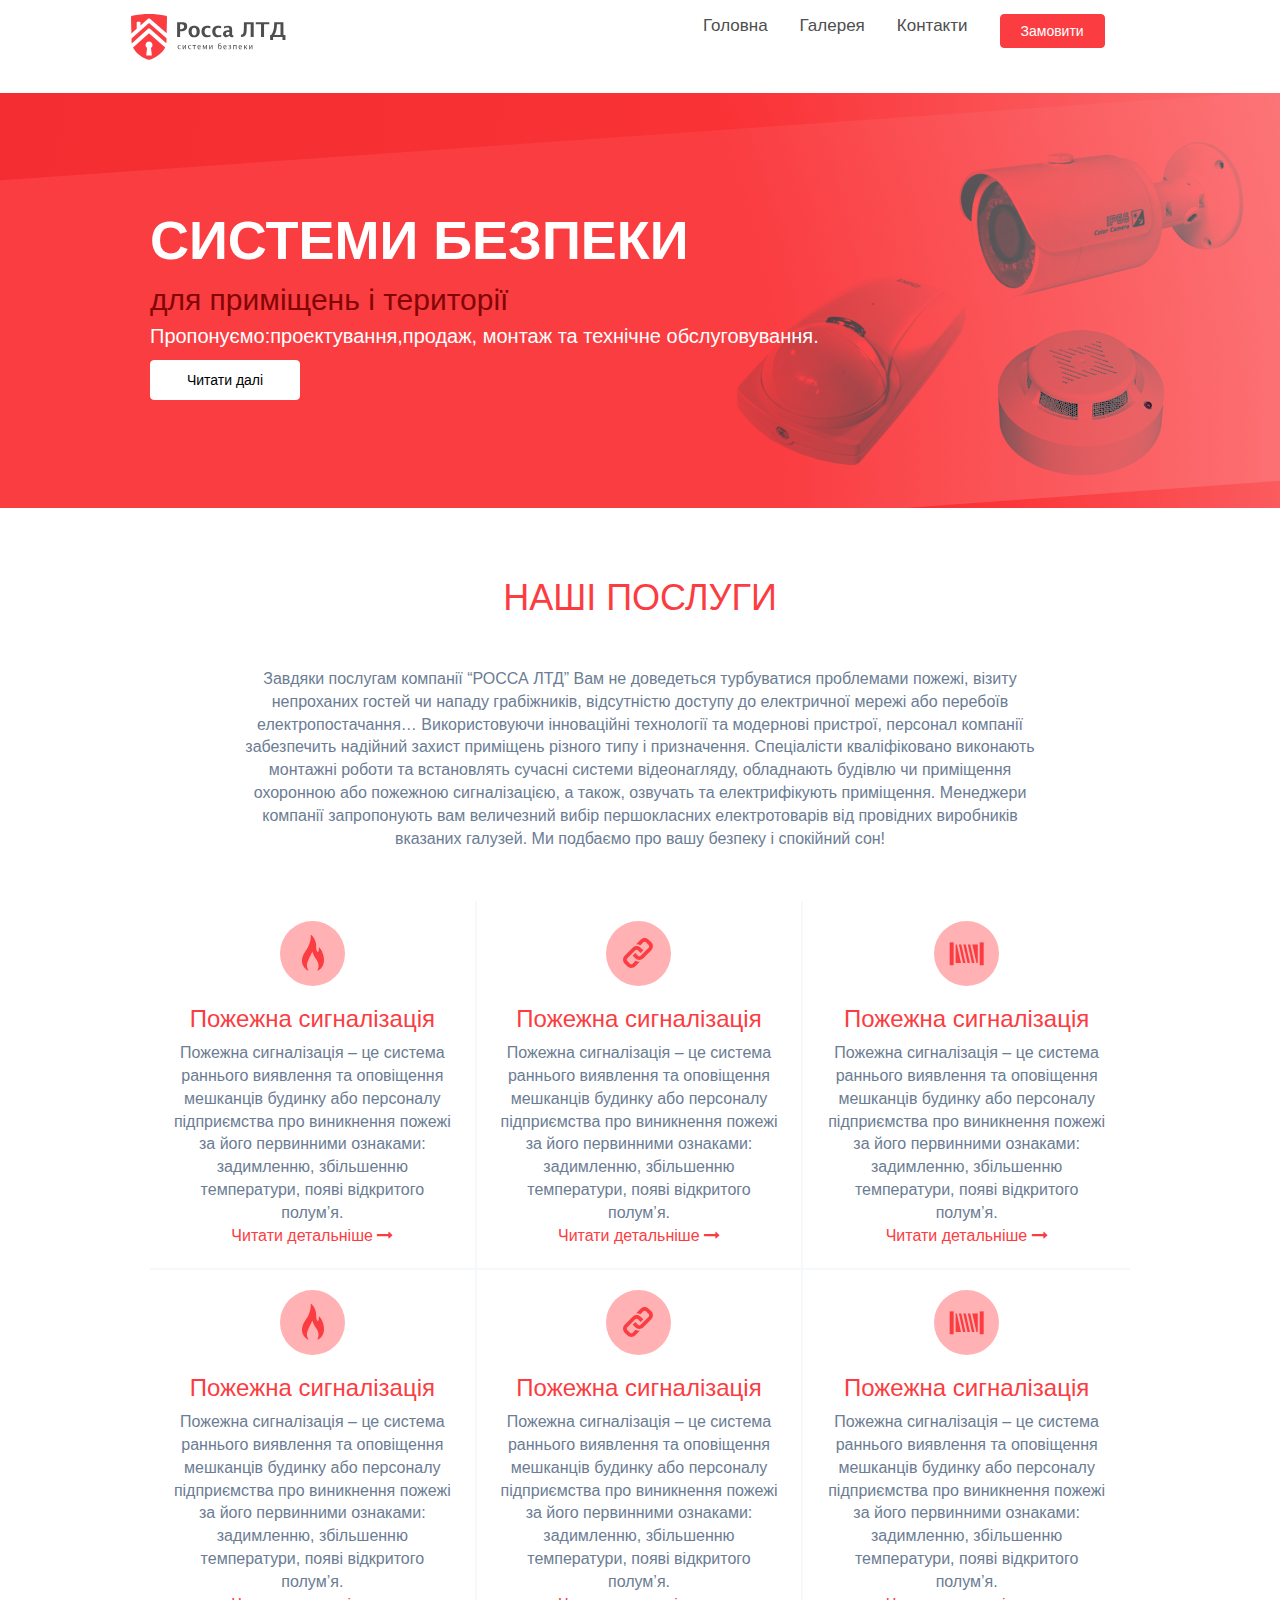
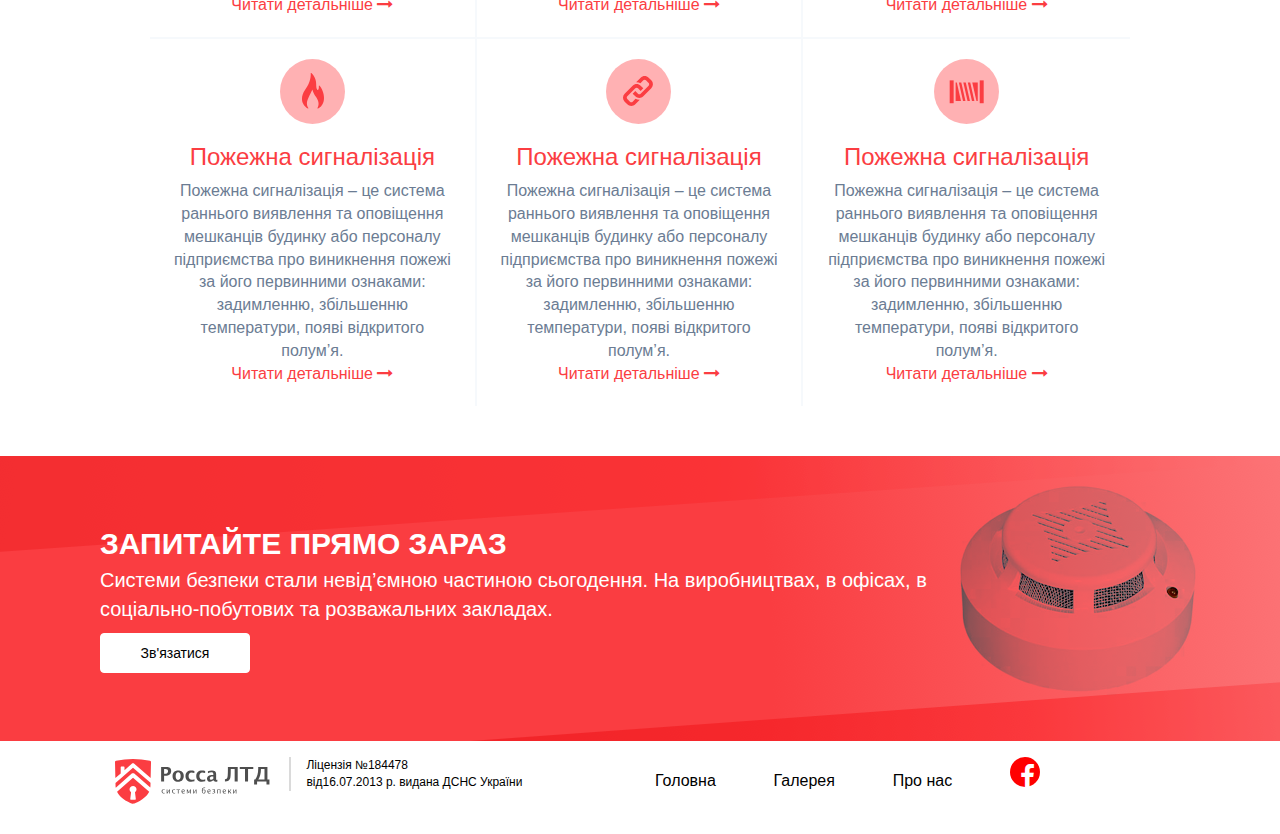
==== commit 3d6c8775: "adaptive menu 2" ====
--- a/index.html
+++ b/index.html
@@ -15,12 +15,12 @@
           </div>
           <div class="col-xs-6">
               <a href=""></a>
-              <a href="#news">Головна</a>
-              <a href="#contact">Галерея</a>
-              <a href="#about">Контакти</a>
+              <a href="index.html">Головна</a>
+              <a href="galary.html">Галерея</a>
+              <a href="contacts.html">Контакти</a>
               <a href=""> <button type="button" class="header-button  btn btn-default">Замовити</button>
+          </div>
               <a href="javascript:void(0);" style="font-size:15px;" class="icon" onclick="myFunction()">&#9776;</a>
-          </div>
     </div>
 <script>
 function myFunction() {
--- a/main.css
+++ b/main.css
@@ -205,7 +205,7 @@
 .topnav a {
   float: left;
   display: block;
- 
+  color: #4E4E4E;
   text-align: center;
   padding: 14px 16px;
   text-decoration: none;
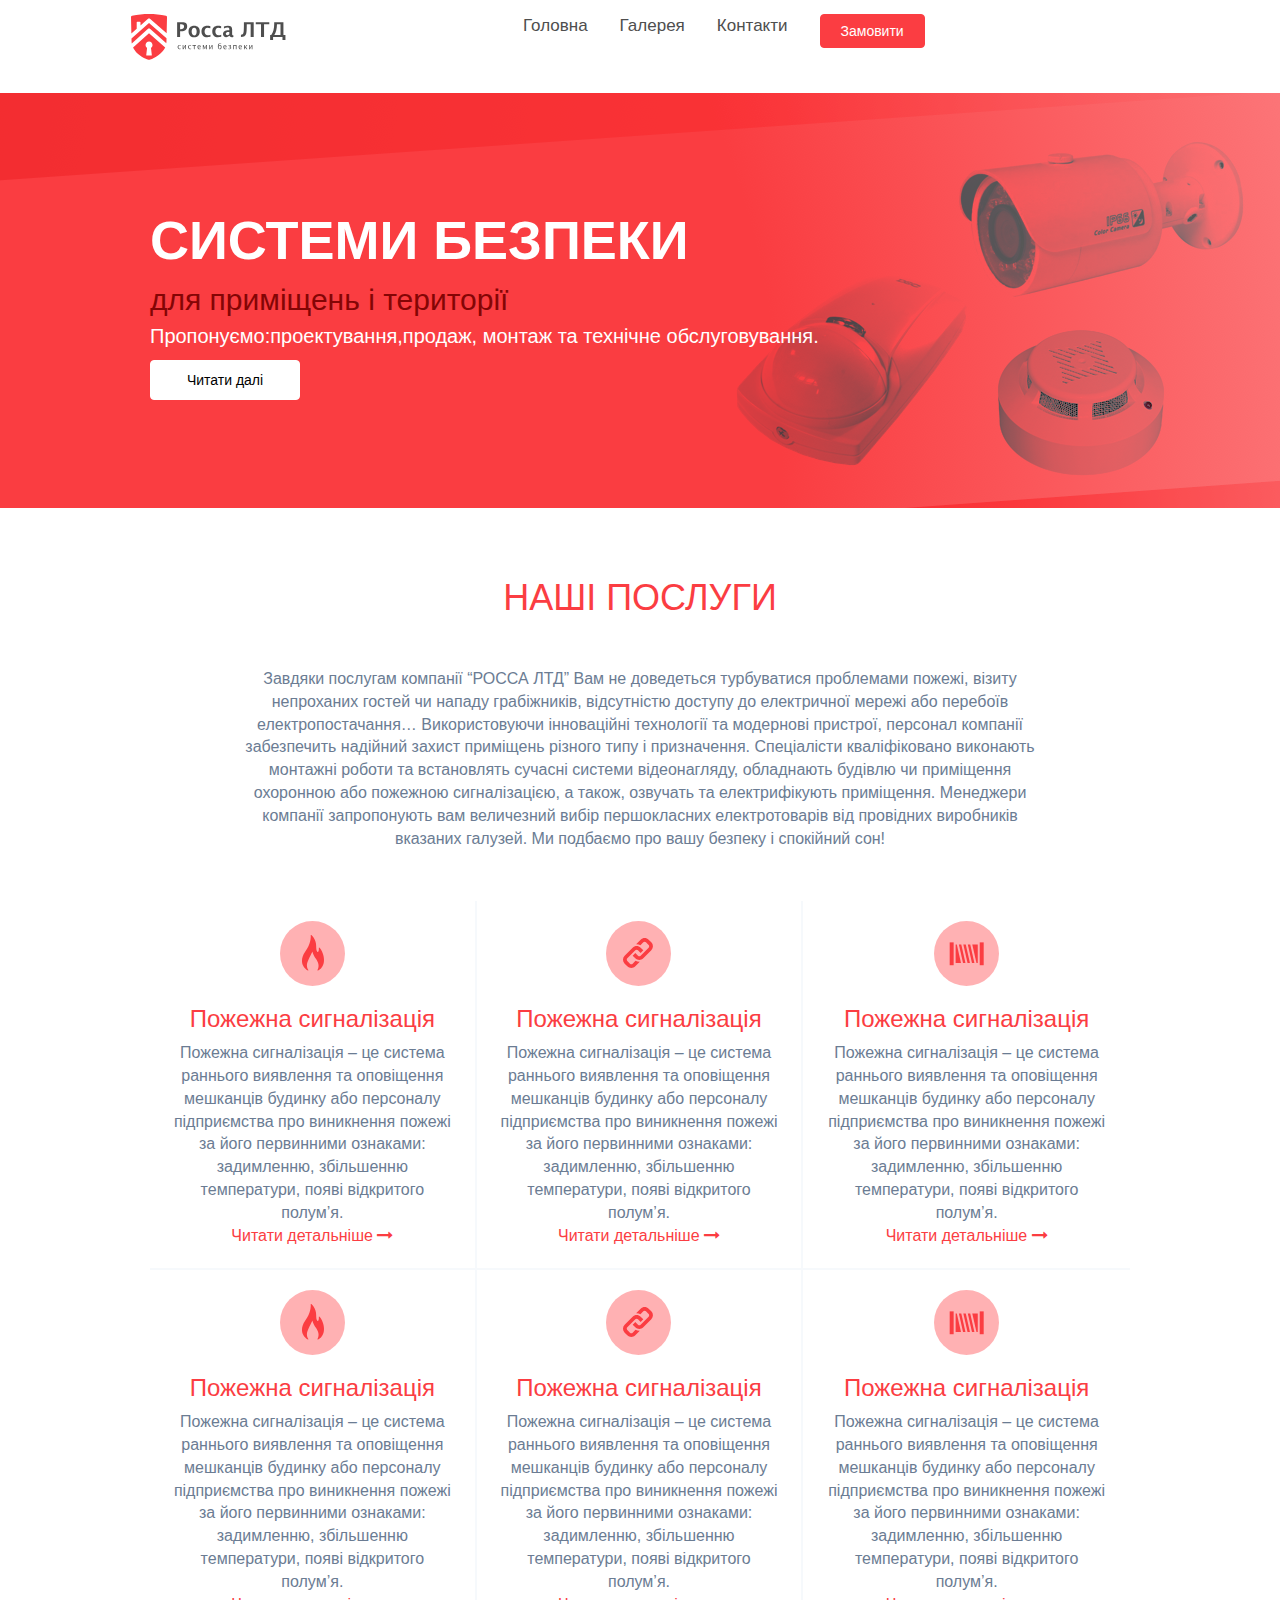
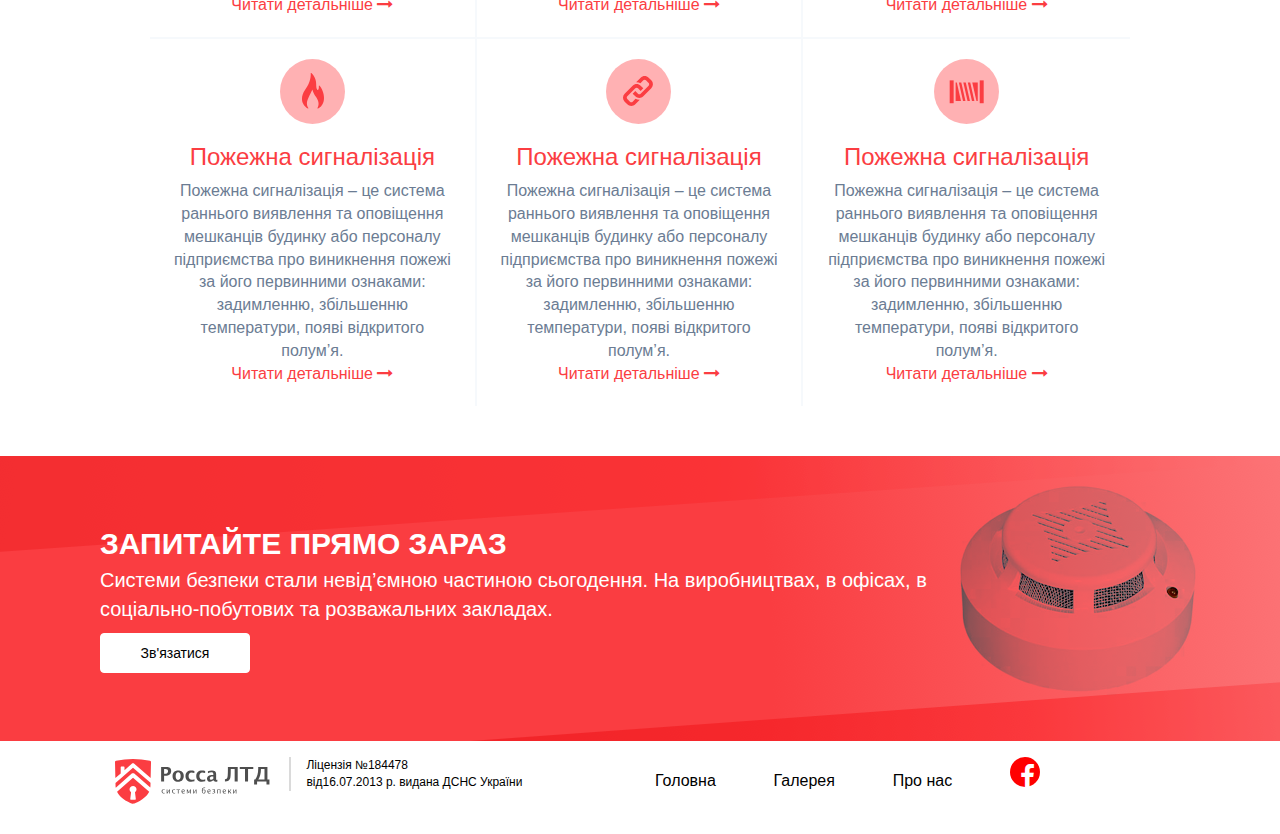
==== commit d5953b01: "menu" ====
--- a/index.html
+++ b/index.html
@@ -10,17 +10,17 @@
 <body>
 	<div class="header-container">
 		<div class="topnav id="myTopnav" row">
-          <div class="col-xs-6">
+          <div class="col-xs-6 col-md-4">
               <a href="index.html"><img class="logo-picture" src="logo_h_colored.svg"></a>
           </div>
-          <div class="col-xs-6">
+          <div class="col-xs-12 col-md-8">
               <a href=""></a>
               <a href="index.html">Головна</a>
               <a href="galary.html">Галерея</a>
               <a href="contacts.html">Контакти</a>
               <a href=""> <button type="button" class="header-button  btn btn-default">Замовити</button>
+              <a href="javascript:void(0);" style="font-size:24px;" float="none!important" class="icon" onclick="myFunction()">&#9776;</a>
           </div>
-              <a href="javascript:void(0);" style="font-size:15px;" class="icon" onclick="myFunction()">&#9776;</a>
     </div>
 <script>
 function myFunction() {
--- a/main.css
+++ b/main.css
@@ -40,6 +40,10 @@
 	padding-left: 100px;
     padding-right: 100px;
 }
+/*.header-container :nth-child(2){
+	float: none ;
+}*/
+	
 .logo-picture{
 	width: 170px;
 	padding-right: 15px;
@@ -196,7 +200,7 @@
     	padding: 7px;
     	padding-left: 10px;
     }
-    body {margin:0;}
+
 .topnav {
   overflow: hidden;
  
@@ -211,15 +215,14 @@
   text-decoration: none;
   font-size: 17px;
 }
-/*.topnav a:hover {
-  background-color: #ddd;
-  color: black;
-}*/
+.topnav a:hover {
+ border-bottom: 2px solid #FB3D42;
+}
 .topnav .icon {
   display: none;
 }
 
-@media screen and (max-width: 600px) {
+@media screen and (max-width: 1000px) {
   .topnav a:not(:first-child) {display: none;}
   .topnav a.icon {
     float: right;
@@ -227,7 +230,7 @@
   }
 }
 
-@media screen and (max-width: 600px) {
+@media screen and (max-width: 1000px) {
   .topnav.responsive {position: relative;}
   .topnav.responsive .icon {
     position: absolute;
